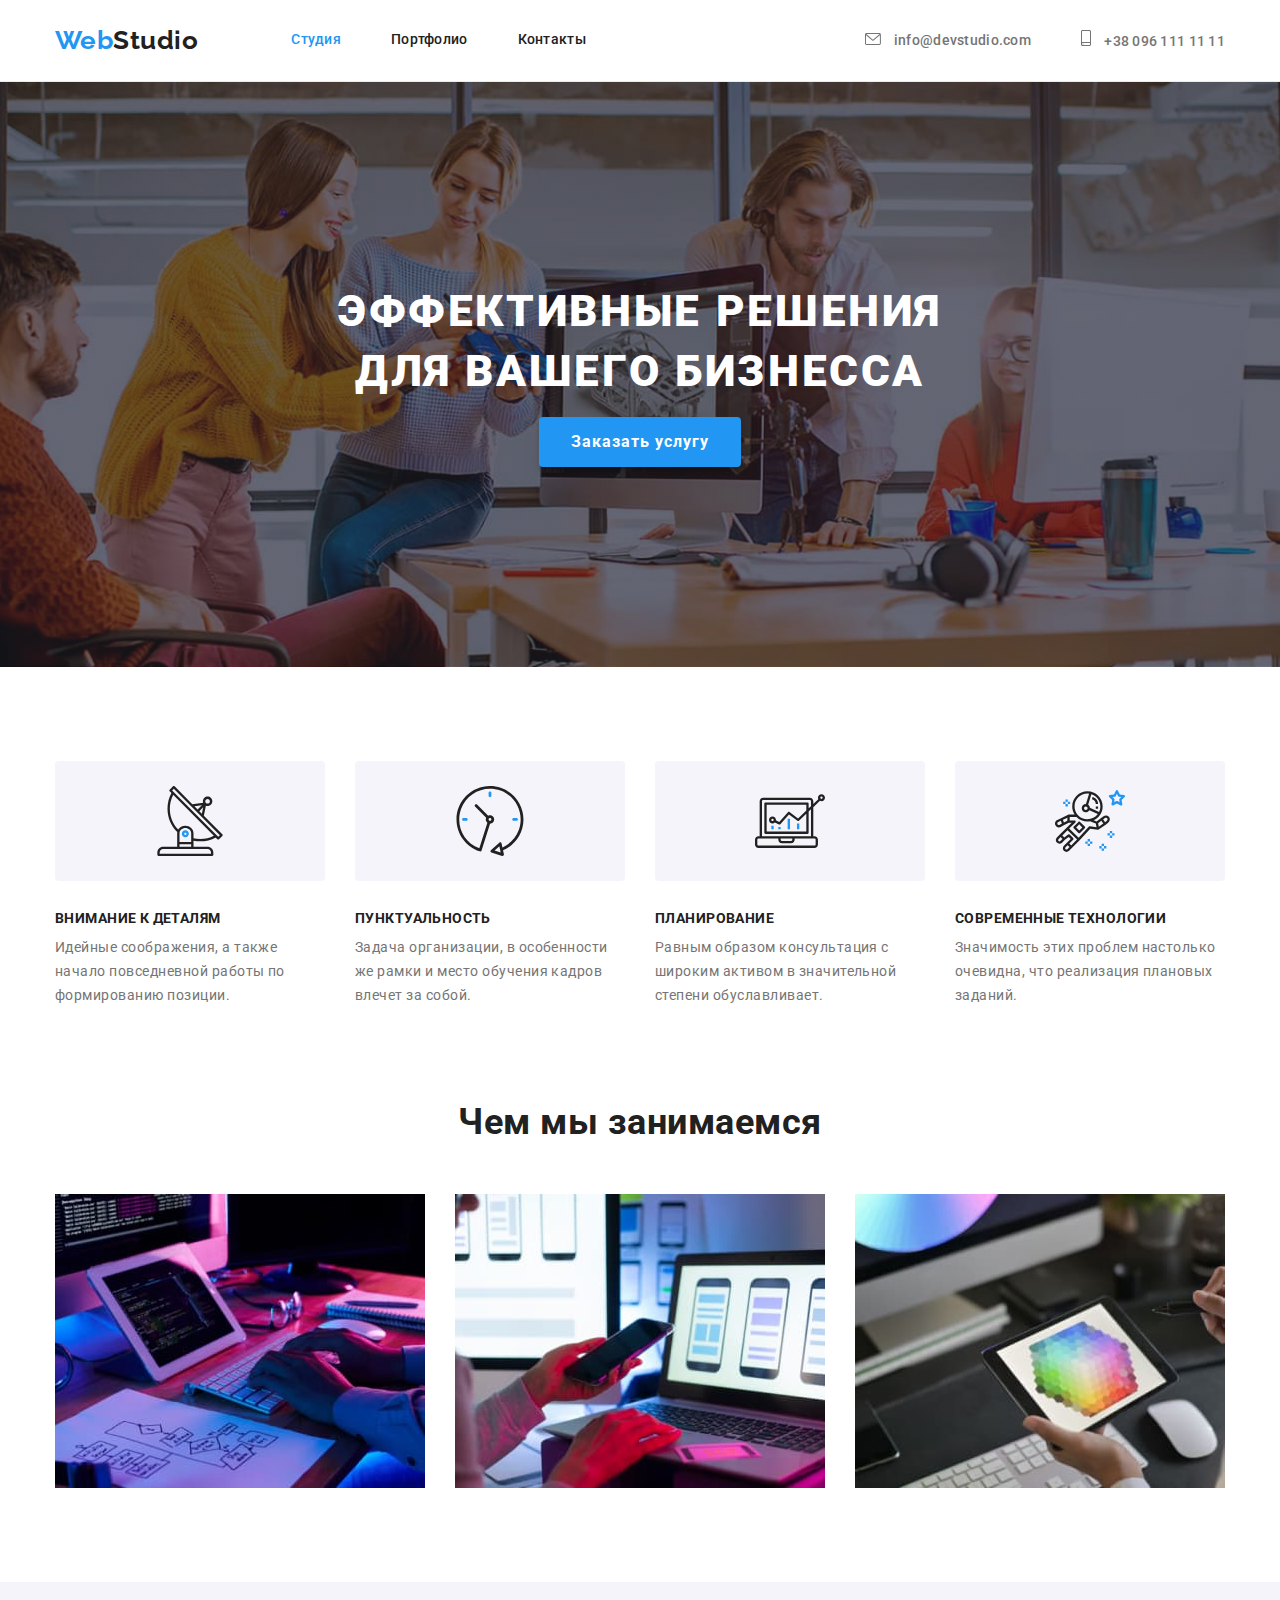
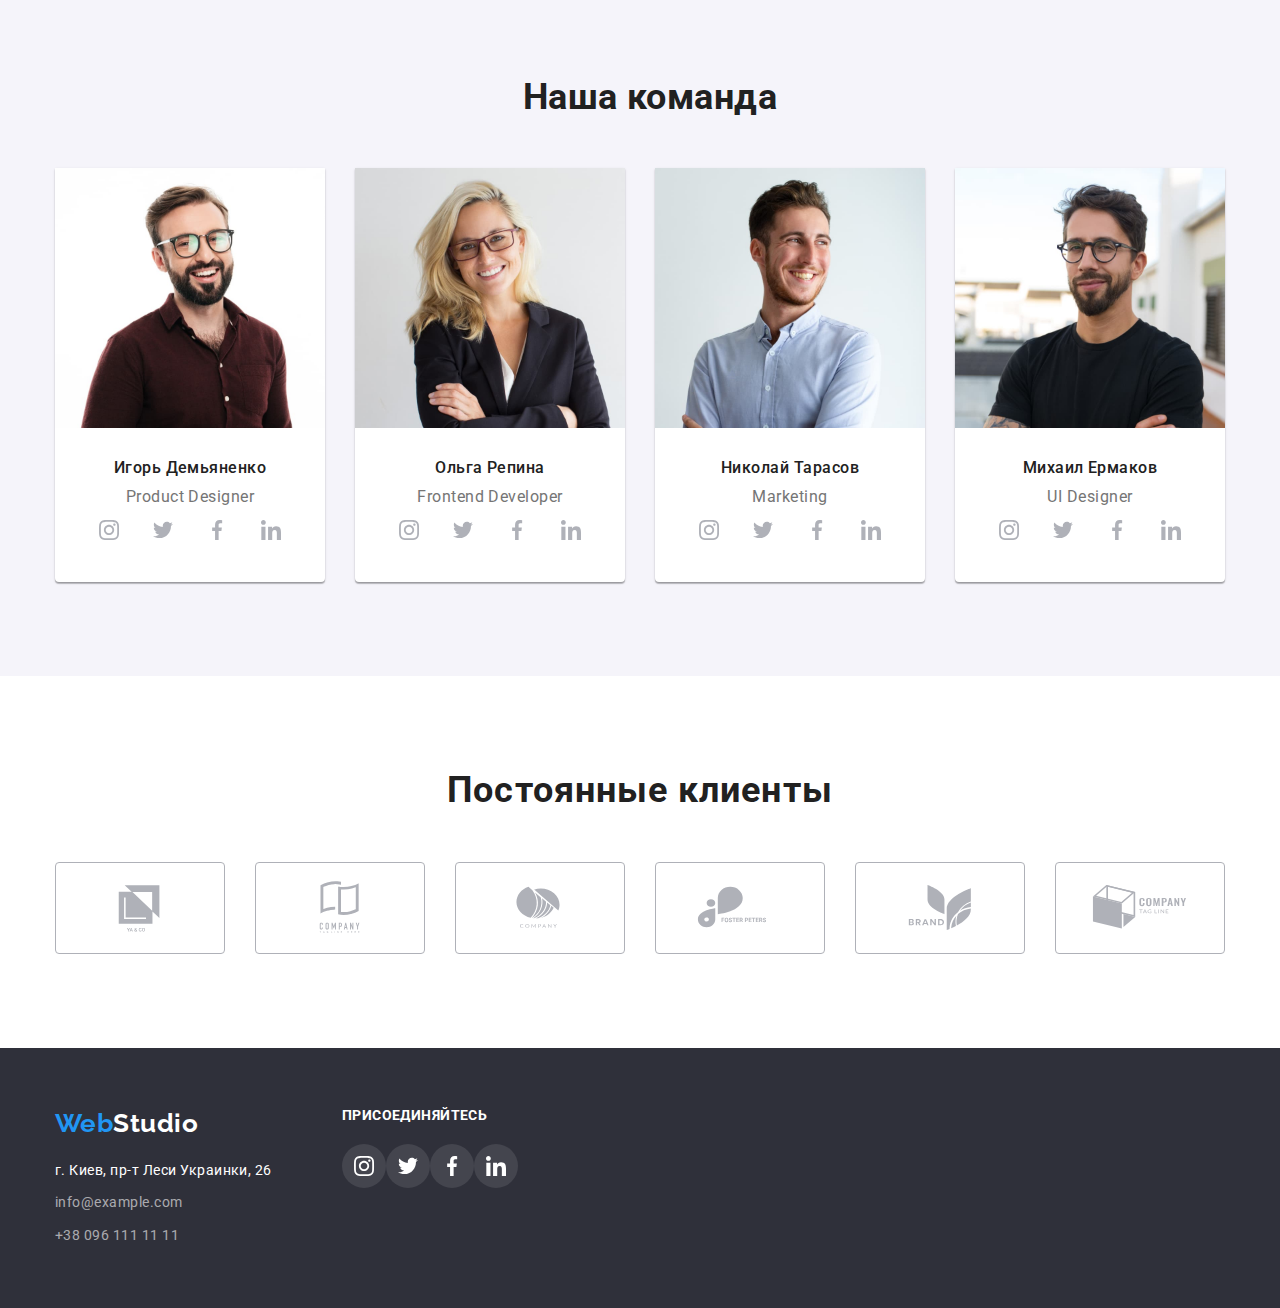
==== index.html @ 9182e89f "Start" ====
<!DOCTYPE html>
<html lang="ru">

<head>
  <meta charset="UTF-8" />
  <meta http-equiv="X-UA-Compatible" content="IE=edge" />
  <meta name="viewport" content="width=device-width, initial-scale=1.0" />
  <title>Студия</title>
  <link rel="preconnect" href="https://fonts.googleapis.com" />
  <link rel="preconnect" href="https://fonts.gstatic.com" crossorigin />
  <link href="https://fonts.googleapis.com/css2?family=Raleway:wght@700&family=Roboto:wght@400;500;700;900&display=swap"
    rel="stylesheet" />
  <link rel="stylesheet"
    href="https://cdnjs.cloudflare.com/ajax/libs/modern-normalize/1.0.0/modern-normalize.min.css" />
  <link rel="stylesheet" href="./css/styles.css" />
</head>

<body>
  <!--HEADER-->
  <header class="header">
    <div class="container logo-navigation">
      <nav class="logo-navigation">
        <a href="" lang="en" class="logo link">Web<span class="logo-accent">Studio</span> </a>

        <ul class="header-buttons">
          <li class="list header-menu-item">
            <a href="./index.html" class="link site-nav-text current">Студия</a>
          </li>
          <li class="list header-menu-item">
            <a href="./portfolio.html" class="link site-nav-text">Портфолио</a>
          </li>
          <li class="list header-menu-item">
            <a href="" class="link site-nav-text">Контакты</a>
          </li>
        </ul>
      </nav>
      <ul class="phone-navigation">
        <li class="list header-contact-item">
          <a href="mailto:info@devstudio.com" class="link site-contact">
           <svg class="header-icons" width="16px" height="12px">
             <use href="./images/icons.svg#icon-envelope-min"></use>
           </svg>
          info@devstudio.com</a>
        </li>
        <li class="list header-contact-item">
          <a href="tel:+380961111111" class="link site-contact">
           <svg class="header-icons" width="10px" height="16px">
             <use href="./images/icons.svg#icon-smartphone-min"></use>
           </svg>
          +38 096 111 11 11</a>
        </li>
      </ul>
    </div>
  </header>
  <!--MAIN-->
  <main>
    <!--Main section-->
    <section class="hero-bg-temporary">
      <div class="container">
        <h1 class="hero-title">Эффективные решения для вашего бизнесса</h1>
        <button type="button" class="hero-button">Заказать услугу</button>
      </div>
    </section>
    <!--Firm quality section-->
    <section class="section">
      <div class="container">
        <h2 class="visually-hidden">Наши преимущества</h2>
        <ul class="advantages-items">
          <li class="list advantages-item">
            <div class="icon-case">
              <svg class="qualities-icon" width="70" height="70">
                <use href="./images/icons.svg#icon-antenna-1-min"></use>
              </svg>
            </div>
            <h3 class="advantages-title">Внимание к деталям</h3>
            <p class="advantages-text">Идейные соображения, а также начало повседневной работы по формированию позиции.
            </p>
          </li>
          <li class="list advantages-item">
            <div class="icon-case">
              <svg class="qualities-icon" width="70" height="70">
                <use href="./images/icons.svg#icon-clock-1-min"></use>
              </svg>
            </div>
            <h3 class="advantages-title">Пунктуальность</h3>
            <p class="advantages-text">Задача организации, в особенности же рамки и место обучения кадров влечет за
              собой.</p>
          </li>
          <li class="list advantages-item">
            <div class="icon-case">
              <svg class="qualities-icon" width="70" height="70">
                <use href="./images/icons.svg#icon-diagram-1-min"></use>
              </svg>
            </div>
            <h3 class="advantages-title">Планирование</h3>
            <p class="advantages-text">Равным образом консультация с широким активом в значительной степени
              обуславливает.</p>
          </li>
          <li class="list advantages-item">
            <div class="icon-case">
              <svg class="qualities-icon" width="70" height="70">
                <use href="./images/icons.svg#icon-astronaut-1-min"></use>
              </svg>
            </div>
            <h3 class="advantages-title">Современные технологии</h3>
            <p class="advantages-text">Значимость этих проблем настолько очевидна, что реализация плановых заданий.</p>
          </li>
        </ul>
      </div>
    </section>
    <!--Section direction of work-->
    <section class="section1">
      <div class="container">
        <h2 class="work-title-index">Чем мы занимаемся</h2>
        <ul class="work-ul">
          <li class="list work-item">
            <img src="./images/img.jpg" width="370" height="294" alt="Работаем с алгоритмами на пк">
          </li>
          <li class="list work-item">
            <img src="./images/img2.jpg" width="370" height="294" alt="Работаем с алгоритмами на смартфонах">
          </li>
          <li class="list work-item">
            <img src="./images/img3.jpg" width="370" height="294" alt="Работаем с графикой">
          </li>
        </ul>
      </div>
    </section>
    <!--Development team section-->
    <section class="section2">
      <div class="container">
        <h2 class="title team-title">Наша команда</h2>
        <ul class="photo-command">
          <li class="list photo-command-item">
            <img src="./images/img4.jpg" width="270" height="260" alt="Игорь Демьяненко">
            <div class="command-item-text">
              <h3 class="command-item-title">Игорь Демьяненко</h3>
              <p class="command-item-role" lang="en">Product Designer</p>
              <ul class="list social-networks">
                <li class="social-networks-item">
                  <a class="social-networks-link" href="">
                    <svg class="social-networks-icon" width="20" height="20">
                      <use href="./images/icons.svg#icon-instagram-2-min"></use>
                    </svg>
                  </a>
                </li>
                <li class="social-networks-item">
                  <a class="social-networks-link" href="">
                    <svg class="social-networks-icon" width="20" height="20">
                      <use href="./images/icons.svg#icon-twitter-1-min"></use>
                    </svg>
                  </a>
                </li>
                <li class="social-networks-item">
                  <a class="social-networks-link" href="">
                    <svg class="social-networks-icon" width="20" height="20">
                      <use href="./images/icons.svg#icon-facebook-1-min"></use>
                    </svg>
                  </a>
                </li>
                <li class="social-networks-item">
                  <a class="social-networks-link" href="">
                    <svg class="social-networks-icon" width="20" height="20">
                      <use href="./images/icons.svg#icon-linkedin-1-min"></use>
                    </svg>
                  </a>
                </li>
              </ul>
            </div>
          </li>
          <li class="list photo-command-item">
            <img src="./images/img5.jpg" width="270" height="260" alt="Ольга Репина">
            <div class="command-item-text">
              <h3 class="command-item-title">Ольга Репина</h3>
              <p class="command-item-role" lang="en">Frontend Developer</p>
              <ul class="list social-networks">
                <li class="social-networks-item">
                  <a class="social-networks-link" href="">
                    <svg class="social-networks-icon" width="20" height="20">
                      <use href="./images/icons.svg#icon-instagram-2-min"></use>
                    </svg>
                  </a>
                </li>
                <li class="social-networks-item">
                  <a class="social-networks-link" href="">
                    <svg class="social-networks-icon" width="20" height="20">
                      <use href="./images/icons.svg#icon-twitter-1-min"></use>
                    </svg>
                  </a>
                </li>
                <li class="social-networks-item">
                  <a class="social-networks-link" href="">
                    <svg class="social-networks-icon" width="20" height="20">
                      <use href="./images/icons.svg#icon-facebook-1-min"></use>
                    </svg>
                  </a>
                </li>
                <li class="social-networks-item">
                  <a class="social-networks-link" href="">
                    <svg class="social-networks-icon" width="20" height="20">
                      <use href="./images/icons.svg#icon-linkedin-1-min"></use>
                    </svg>
                  </a>
                </li>
              </ul>
            </div>
          </li>
          <li class="list photo-command-item">
            <img src="./images/img6.jpg" width="270" height="260" alt="Николай Тарасов">
            <div class="command-item-text">
              <h3 class="command-item-title">Николай Тарасов</h3>
              <p class="command-item-role" lang="en">Marketing</p>
              <ul class="list social-networks">
                <li class="social-networks-item">
                  <a class="social-networks-link" href="">
                    <svg class="social-networks-icon" width="20" height="20">
                      <use href="./images/icons.svg#icon-instagram-2-min"></use>
                    </svg>
                  </a>
                </li>
                <li class="social-networks-item">
                  <a class="social-networks-link" href="">
                    <svg class="social-networks-icon" width="20" height="20">
                      <use href="./images/icons.svg#icon-twitter-1-min"></use>
                    </svg>
                  </a>
                </li>
                <li class="social-networks-item">
                  <a class="social-networks-link" href="">
                    <svg class="social-networks-icon" width="20" height="20">
                      <use href="./images/icons.svg#icon-facebook-1-min"></use>
                    </svg>
                  </a>
                </li>
                <li class="social-networks-item">
                  <a class="social-networks-link" href="">
                    <svg class="social-networks-icon" width="20" height="20">
                      <use href="./images/icons.svg#icon-linkedin-1-min"></use>
                    </svg>
                  </a>
                </li>
              </ul>
            </div>
          </li>
          <li class="list photo-command-item">
            <img src="./images/img7.jpg" width="270" height="260" alt="Михаил Ермаков">
            <div class="command-item-text">
              <h3 class="command-item-title">Михаил Ермаков</h3>
              <p class="command-item-role" lang="en">UI Designer</p>
              <ul class="list social-networks">
                <li class="social-networks-item">
                  <a class="social-networks-link" href="">
                    <svg class="social-networks-icon" width="20" height="20">
                      <use href="./images/icons.svg#icon-instagram-2-min"></use>
                    </svg>
                  </a>
                </li>
                <li class="social-networks-item">
                  <a class="social-networks-link" href="">
                    <svg class="social-networks-icon" width="20" height="20">
                      <use href="./images/icons.svg#icon-twitter-1-min"></use>
                    </svg>
                  </a>
                </li>
                <li class="social-networks-item">
                  <a class="social-networks-link" href="">
                    <svg class="social-networks-icon" width="20" height="20">
                      <use href="./images/icons.svg#icon-facebook-1-min"></use>
                    </svg>
                  </a>
                </li>
                <li class="social-networks-item">
                  <a class="social-networks-link" href="">
                    <svg class="social-networks-icon" width="20" height="20">
                      <use href="./images/icons.svg#icon-linkedin-1-min"></use>
                    </svg>
                  </a>
                </li>
              </ul>
            </div>
          </li>
        </ul>
      </div>
    </section>
    <section class="clients-section">
      <div class="container">
        <h2 class="regular-clients-title">Постоянные клиенты</h2>
        <ul class="list regular-clien-list">
          <li class="regular-clien-item">
            <a class="regular-cliet-link" href="">
              <svg class="regular-clients-icon" width="106" height="60">
                <use href="./images/icons.svg#icon-Logo-min"></use>
              </svg></a>
          </li>
          <li class="regular-clien-item">
            <a class="regular-cliet-link" href="">
              <svg class="regular-clients-icon" width="106" height="60">
                <use href="./images/icons.svg#icon-Logo-1-min"></use>
              </svg></a>
          </li>
          <li class="regular-clien-item">
            <a class="regular-cliet-link" href="">
              <svg class="regular-clients-icon" width="106" height="60">
                <use href="./images/icons.svg#icon-Logo-2-min"></use>
              </svg></a>
          </li>
          <li class="regular-clien-item">
            <a class="regular-cliet-link" href="">
              <svg class="regular-clients-icon" width="106" height="60">
                <use href="./images/icons.svg#icon-Logo-3-min"></use>
              </svg></a>
          </li>
          <li class="regular-clien-item">
            <a class="regular-cliet-link" href="">
              <svg class="regular-clients-icon" width="106" height="60">
                <use href="./images/icons.svg#icon-Logo-4-min"></use>
              </svg></a>
          </li>
          <li class="regular-clien-item">
            <a class="regular-cliet-link" href="">
              <svg class="regular-clients-icon" width="106" height="60">
                <use href="./images/icons.svg#icon-Logo-5-min"></use>
              </svg></a>
          </li>
        
        </ul>
      </div>
    </section>
  </main>
  <!--FOOTER-->

  <footer class="footer">
    <div class="container">
      <div class="footer-case">
        <div class="footer-inner-case">
         <a href="" lang="en" class="footer-logo link">Web<span class="logo-accent-footer">Studio</span> </a>
         <address>
           <ul>
             <li class="footer-map list">г. Киев, пр-т Леси Украинки, 26</li>
             <li class="list footer-mail">
               <a href="mailto:info@example.com" class="footer-contact link">info@example.com</a>
             </li>
             <li class="list footer-phone">
               <a href="tel:+380961111111" class="footer-contact link">+38 096 111 11 11</a>
             </li>
           </ul>
         </address>
       </div>
       <div class="footer-icons-case">
         <p class="footer-title-icons">Присоединяйтесь</p>
         <ul class="list footer-list-icons">
           <li class="footer-item-icons">
             <a class="footer-link-icons" href="">
               <svg class="footer-icon" widht="20px" height="20px">
                 <use href="./images/icons.svg#icon-instagram-2-min"></use>
               </svg>
             </a>
           </li>
           <li class="footer-item-icons">
             <a class="footer-link-icons" href="">
               <svg class="footer-icon" widht="20px" height="20px">
                 <use href="./images/icons.svg#icon-twitter-1-min"></use>
               </svg>
             </a>
           </li>
           <li class="footer-item-icons">
             <a class="footer-link-icons" href="">
               <svg class="footer-icon" widht="20px" height="20px">
                 <use href="./images/icons.svg#icon-facebook-1-min"></use>
               </svg>
             </a>
           </li>
           <li class="footer-item-icons">
             <a class="footer-link-icons" href="">
               <svg class="footer-icon" widht="20px" height="20px">
                 <use href="./images/icons.svg#icon-linkedin-1-min"></use>
               </svg>
             </a>
           </li>
         </ul>
       </div>
      </div>
    </div>
  </footer>
</body>

</html>
---- css/styles.css ----
:root {
  --title-text-color: #212121;
  --primary-text-color: #757575;
  --primary-white-color: #ffffff;
  --accent-color: #2196f3;
  --accent-color-hover: #188ce8;
  --team-bg-color: #f5f4fa;
  --footer-bg-color: #2f303a;
  --temporary-bg-color: #2f303a;
  --secondary-color: #ffffff;
  --navigation-btn-color: #2196f3;
   --icons-main-color: #afb1b8;
   --secondary-other-color: #f5f4fa;
}

/* Обнуление паддингов и марджинов */

p,
h1,
h2,
h3,
h4,
h5,
h6 {
  margin: 0;
}

.list {
  list-style: none;
  padding: 0;
  margin: 0;
}

img {
  display: block;
  max-width: 100%;
  height: auto;
}

ul {
  padding: 0;
  margin: 0;
}

/* Контейнер */

.container {
  width: 1200px;
  margin: 0 auto;
  padding-left: 15px;
  padding-right: 15px;
}
.header {
  margin: 0 auto;
  border-bottom: 1px solid #ececec;
}

.header-buttons {
  display: flex;
  align-items: center;
  margin-left: 93px;
}

.logo-navigation {
  display: flex;
}

.header-menu-item:not(:first-child) {
  margin-left: 50px;
}

.header-contact-item:first-child {
  margin-right: 50px;
}

.header-icons {
  fill: var(--navigation-btn-color);
  margin-right: 10px;
}
.header-icons:hover,
.header-icons:focus {
  fill: var(--navigation-btn-color);
}

.header-icons {
  fill: currentColor;
}

/* Основной блок */

.hero-bg-temporary {
  padding-top: 200px;
  padding-bottom: 200px;
  background-color: #c4c4c4;
  margin-left: auto;
  margin-right: auto;

  background-image: linear-gradient(
      rgba(47, 48, 58, 0.4),
      rgba(47, 48, 58, 0.4)
    ),
    url(../images/img17.jpg);
  max-width: 1600px;
  background-position: center;
  background-repeat: no-repeat;
  background-size: cover;
}


.phone-navigation {
  display: flex;
  align-items: center;
  margin-left: auto;
}

body {
  font-family: Roboto, sans-serif;
  letter-spacing: 0.03em;

  color: var(--title-text-color);
  background-color: var(--primary-white-color);
}

/* All site */

.title {
  font-weight: 700;
  font-size: 36px;
  line-height: 1.17;
  text-align: center;
}

.link {
  text-decoration: none;
}

.list {
  list-style: none;
}

/* site-nav */

.logo {
  font-family: Raleway;
  font-size: 26px;
  font-weight: 700;
  line-height: 1.19;
  color: var(--accent-color);

  padding-top: 25px;
  padding-bottom: 25px;
}

.logo-accent {
  color: var(--title-text-color);
}

.logo-accent:hover {
  color: var(--accent-color);
}

.site-nav-text {
  font-size: 14px;
  font-weight: 500;
  line-height: 1.14;
  letter-spacing: 0.02em;
  color: var(--title-text-color);
  padding-top: 32px;
  padding-bottom: 32px;
  display: block;
}
.site-nav-text:hover,
.site-nav-text:focus {
  color: var(--accent-color);
}

.site-contact {
  font-size: 14px;
  font-weight: 500;
  line-height: 1.14;
  letter-spacing: 0.02em;
  color: var(--primary-text-color);
  padding-top: 32px;
  padding-bottom: 32px;
}

.site-contact:hover,
.site-contact:focus,
.current {
  color: var(--accent-color);
}

/* hero */

.hero-title {
  color: var(--primary-white-color);
  font-weight: 900;
  font-size: 44px;
  line-height: 1.36;
  text-align: center;
  letter-spacing: 0.06em;
  text-transform: uppercase;
  width: 696px;
  margin-left: auto;
  margin-right: auto;
}

.hero-button {
  font-family: Roboto, sans-serif;
  font-weight: 700;
  font-size: 16px;
  line-height: 1.87;
  letter-spacing: 0.06em;

  color: var(--primary-white-color);
  background-color: var(--accent-color);

  border: none;
  border-radius: 4px;
  box-shadow: 0px 4px 4px rgba(0, 0, 0, 0.15);

  display: block;
  padding: 10px 32px;

  margin-left: auto;
  margin-right: auto;
  margin-top: 15px;
}

.section {
  padding-bottom: 94px;
  padding-top: 94px;
}

.section1 {
  padding-bottom: 94px;
}

.section2 {
  background-color: #f5f4fa;
  padding-bottom: 94px;
  padding-top: 94px;
}

.hero-button:hover,
.hero-button:focus {
  background-color: var(--accent-color-hover);
}

/* advantages */

.advantages-items {
  display: flex;
  justify-content: center;
}

.advantages-item {
  width: 270px;
}
.advantages-item:not(:first-child) {
  margin-left: 30px;
}

.advantages-title {
  font-weight: 700;
  font-size: 14px;
  line-height: 1.14;
  letter-spacing: 0.03em;
  text-transform: uppercase;
  margin-bottom: 10px;
}
.advantages-text {
  font-size: 14px;
  line-height: 1.71;
  color: var(--primary-text-color);
}

/* WORK */

.work-ul {
  display: flex;
  justify-content: center;
}

.work-item:not(:first-child) {
  margin-left: 30px;
}

.work-title-index {
  margin-bottom: 50px;
  font-weight: 700;
  font-size: 36px;
  text-align: center;
}

/* COMMAND */

.photo-command {
  display: flex;
  justify-content: center;
}

.photo-command-item:not(:first-child) {
  margin-left: 30px;
}
.photo-command-item {
  background-color: var(--primary-white-color);
  box-shadow: 0px 1px 3px rgba(0, 0, 0, 0.12), 0px 1px 1px rgba(0, 0, 0, 0.14),
    0px 2px 1px rgba(0, 0, 0, 0.2);
  border-radius: 0px 0px 4px 4px;
}

.command-item-text {
  padding: 30px 32px;
}

.command-item-title {
  font-weight: 500;
  font-size: 16px;
  line-height: 1.19;
  text-align: center;
  margin-top: 0;
  margin-bottom: 10px;
}

.command-item-role {
  font-size: 16px;
  line-height: 1.19;
  color: var(--primary-text-color);
  text-align: center;
  margin-bottom: 2px;
}
/* TEAM */

.team {
  background-color: var(--team-bg-color);
}
.team-title {
  margin-bottom: 50px;
  font-weight: 700;
  font-size: 36px;
  text-align: center;
}

.team-role {
  font-size: 16px;
  line-height: 1.19;
  color: var(--primary-text-color);
}

/* footer */

.logo-accent-footer {
  color: var(--primary-white-color);
}

.logo-accent-footer:hover {
  color: var(--accent-color);
}

.footer {
  padding-top: 60px;
  padding-bottom: 60px;

  background-color: var(--footer-bg-color);

  margin: 0 auto;
}

.footer-map {
  font-size: 14px;
  line-height: 1.71;
  font-style: normal;
  color: var(--primary-white-color);
  margin-bottom: 9px;
}

.footer-contact {
  font-size: 14px;
  line-height: 1.71;
  font-style: normal;
  color: rgba(255, 255, 255, 0.6);
  margin-bottom: 9px;
}

.footer-logo {
  display: block;
  margin-bottom: 20px;

  font-family: Raleway;
  font-size: 26px;
  font-weight: 700;
  line-height: 1.19;
  color: var(--accent-color);
}

.footer-mail {
  margin-bottom: 9px;
}

.footer-map:hover,
.footer-map:focus,
.footer-contact:hover,
.footer-contact:focus {
  color: var(--accent-color);
}

.footer-icons-case {
  width: 206px;
  height: 80px;
  margin-left: 70px;
  display: flex;
  flex-direction: column;
  align-items: baseline;
  
}

.icon-case {
  display: flex;
  justify-content: center;
  align-items: center;

  width: 270px;
  height: 120px;
  background: #f5f4fa;
  border-radius: 4px;
  margin-bottom: 30px;
}

.footer-title-icons {
  margin-bottom: 20px;

  font-weight: bold;
  font-size: 14px;
  line-height: 1.14;
  letter-spacing: 0.03em;
  text-transform: uppercase;
  color: var();
  color: var(--secondary-color);
  
}

.footer-list-icons {
  display: flex;
  justify-content: space-between;
  
}
.footer-item-icons {
  width: 44px;
  height: 44px;
}


.footer-link-icons {
  width: 100%;
  height: 100%;
  display: flex;
  align-items: center;
  justify-content: center;
  border-radius: 50%;
  background: rgba(255, 255, 255, 0.1);
}

.footer-icon {
  fill: var(--secondary-color);
}

.footer-link-icons:hover,
.footer-link-icons:focus {
  background-color: var(--navigation-btn-color);
}

.footer-case {
 display: flex;
}

.team-title {
  margin-left: 20px;
}

.social-networks {
  display: flex;
  justify-content: center;
}

.social-networks-item {
  width: 44px;
  height: 44px;
}

.social-networks-link {
  width: 100%;
  height: 100%;
  display: flex;
  align-items: center;
  justify-content: center;
  border-radius: 50%;
}

.social-networks-item + .social-networks-item {
  margin-left: 10px;
}

.social-networks-icon {
  fill: var(--icons-main-color);
}

.social-networks-link:hover,
.social-networks-link:focus {
  background-color: var(--navigation-btn-color);
}
.social-networks-link:hover .social-networks-icon,
.social-networks-link:focus .social-networks-icon {
  fill: var(--secondary-color);
}


/* PORTPHOLIO */
/* Types of work */

.button-works {
  font-family: Roboto, sans-serif;
  font-weight: 500;
  font-size: 16px;
  line-height: 1.62;

  border: none;
  border-radius: 4px;
}

.button-current {
  color: var(--primary-white-color);
  background-color: var(--accent-color);
  box-shadow: 0px 3px 1px rgba(0, 0, 0, 0.1), 0px 1px 2px rgba(0, 0, 0, 0.08),
    0px 2px 2px rgba(0, 0, 0, 0.12);
}

.button-works:hover,
.button-works:focus {
  color: var(--primary-white-color);
  background-color: var(--accent-color);

  cursor: pointer;
}

/* Our works */

.works-title {
  font-weight: 700;
  font-size: 18px;
  line-height: 2;
  letter-spacing: 0.06em;
  color: #212121;
}

.works-text {
  font-size: 16px;
  line-height: 1.87;
  color: var(--primary-text-color);
}


.clients-section {
  padding-top: 94px;
  padding-bottom: 94px;
}

.regular-clients-title {
  font-weight: 700;
  font-size: 36px;
  line-height: 1.16;
  text-align: center;
  letter-spacing: 0.03em;
  margin-bottom: 50px;
}

.regular-clien-list {
  display: flex;
  justify-content: space-between;
}
.regular-cliet-link {
  width: 100%;
  height: 100%;
  display: flex;
  align-items: center;
  justify-content: center;
  border: 1px solid #afb1b8;
  border-radius: 4px;
}
.regular-cliet-link:hover,
.regular-cliet-link:focus {
  border-color: var(--navigation-btn-color);
}
.regular-cliet-link:hover .regular-clients-icon,
.regular-cliet-link:focus .regular-clients-icon {
  fill: var(--navigation-btn-color);
}

.regular-clien-item {
  display: flex;
  justify-content: center;
  align-items: center;

  width: 170px;
  height: 92px;
}
.regular-clien-item + .regular-clien-item {
  margin-left: 30px;
}

.regular-clients-icon {
  
  fill: currentColor;
  fill: var(--icons-main-color);
}

.header-icons {
  
  fill: var(--icons-main-color);
}
.header-icons:hover,
.header-icons:focus {
  fill: var(--navigation-btn-color);
}

.header-icons {
  fill: currentColor;
}


/* ПОРТФОЛИО */

.works-items {
  display: flex;
  flex-wrap: wrap;
  margin-right: -30px;
  margin-bottom: -30px;
}

.works-img {
  display: block;
}

.works-item {
  width: 370px;
  margin-right: 30px;
  margin-bottom: 30px;

  background-color: var(--primary-white-color);
}

.works-item:hover,
.works-item:focus {
  box-shadow: 0px 1px 1px rgba(0, 0, 0, 0.12), 0px 4px 4px rgba(0, 0, 0, 0.06),
    1px 4px 6px rgba(0, 0, 0, 0.16);
}



.works-container {
  width: 1200px;
  padding-left: -15px;
  padding-right: -15px;
  margin-top: -15px;
  margin-right: auto;
  margin-left: auto;
}

.works-item-bottom {
  padding: 20px 24px;

  border-right: 1px solid #eeeeee;
  border-bottom: 1px solid #eeeeee;
  border-left: 1px solid #eeeeee;
}

.visually-hidden {
  position: absolute;
  width: 1px;
  height: 1px;
  margin: -1px;
  border: 0;
  padding: 0;
  white-space: nowrap;
  clip-path: inset(100%);
  clip: rect(0 0 0 0);
  overflow: hidden;
}

.work-button-li:not(:first-child) {
  margin-left: 8px;
}



.work-button {
  padding: 6px 22px;

  font-family: inherit;
  font-weight: 500;
  font-size: 16px;
  line-height: 1.62;
  text-align: center;
  letter-spacing: 0.03em;
  background: var(--secondary-other-color);
  border-radius: 4px;
  cursor: pointer;
  border: transparent;
}
.work-button:hover,
.work-button:focus {
  color: var(--secondary-color);
  background: var(--navigation-btn-color);
  box-shadow: 0px 3px 1px rgba(0, 0, 0, 0.1), 0px 1px 2px rgba(0, 0, 0, 0.08),
    0px 2px 2px rgba(0, 0, 0, 0.12);
}
.works-buttons {
  display: flex;
  justify-content: center;
  margin-bottom: 50px;
}
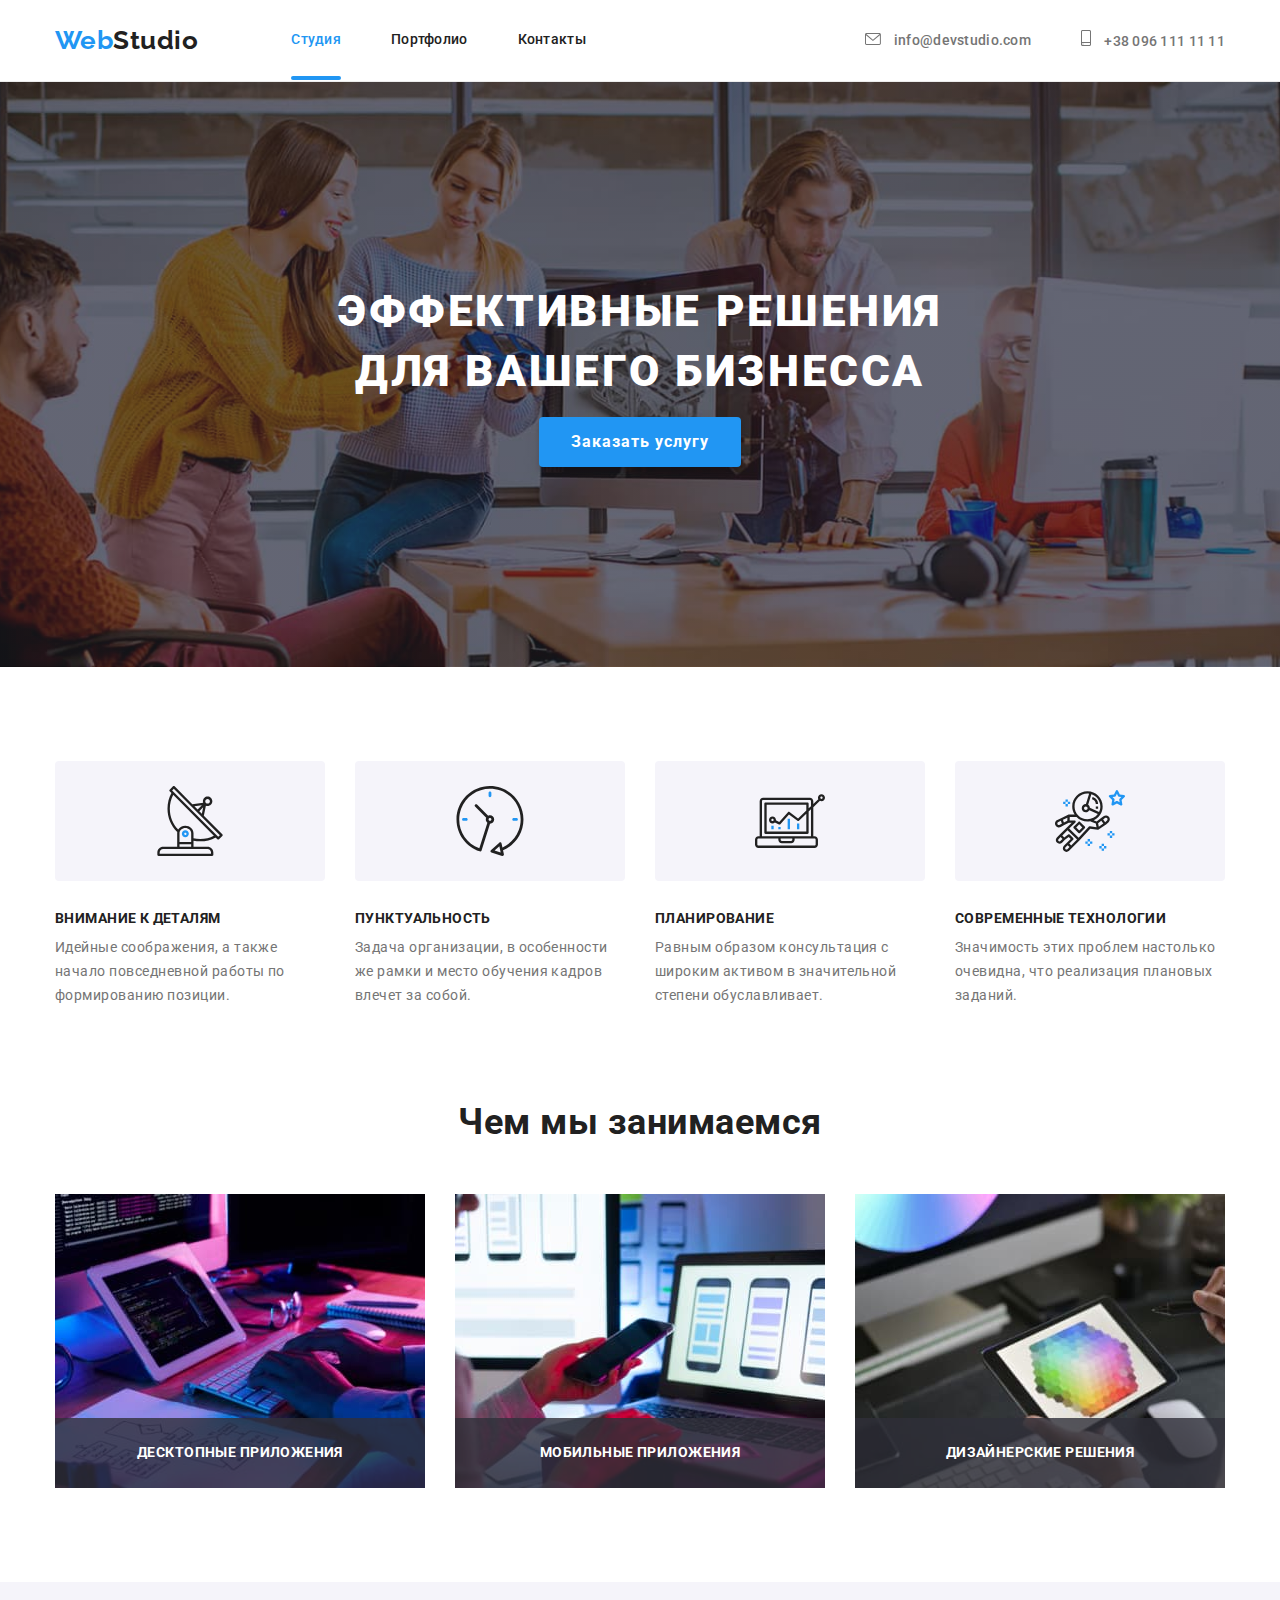
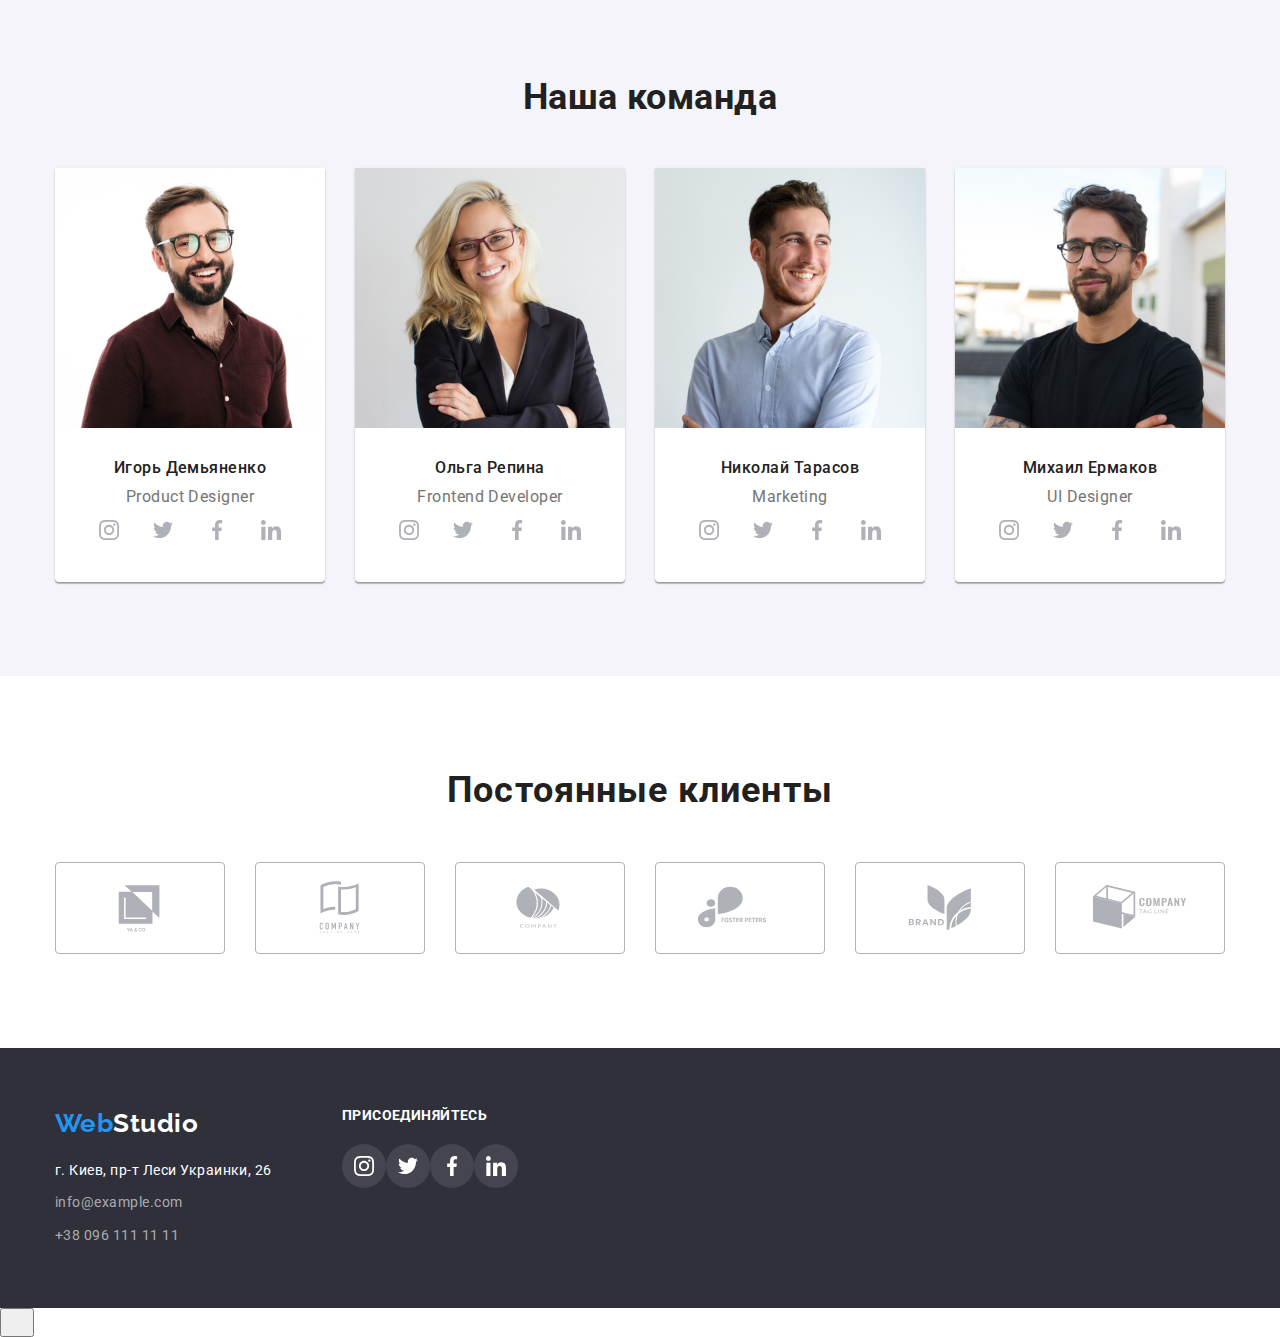
==== commit d9e76fa5: "Version1" ====
--- a/index.html
+++ b/index.html
@@ -24,7 +24,7 @@
 
         <ul class="header-buttons">
           <li class="list header-menu-item">
-            <a href="./index.html" class="link site-nav-text current">Студия</a>
+            <a href="./index.html" class="link site-nav-text current current-line">Студия</a>
           </li>
           <li class="list header-menu-item">
             <a href="./portfolio.html" class="link site-nav-text">Портфолио</a>
@@ -58,7 +58,7 @@
     <section class="hero-bg-temporary">
       <div class="container">
         <h1 class="hero-title">Эффективные решения для вашего бизнесса</h1>
-        <button type="button" class="hero-button">Заказать услугу</button>
+        <button type="button" class="hero-button" data-modal-open>Заказать услугу</button>
       </div>
     </section>
     <!--Firm quality section-->
@@ -115,12 +115,15 @@
         <ul class="work-ul">
           <li class="list work-item">
             <img src="./images/img.jpg" width="370" height="294" alt="Работаем с алгоритмами на пк">
+            <p class="our-work-text">Десктопные приложения</p>
           </li>
           <li class="list work-item">
             <img src="./images/img2.jpg" width="370" height="294" alt="Работаем с алгоритмами на смартфонах">
+            <p class="our-work-text">Мобильные приложения</p>
           </li>
           <li class="list work-item">
             <img src="./images/img3.jpg" width="370" height="294" alt="Работаем с графикой">
+            <p class="our-work-text">Дизайнерские решения</p>
           </li>
         </ul>
       </div>
@@ -381,6 +384,17 @@
       </div>
     </div>
   </footer>
+
+  <div class="backdrope is-hidden" data-modal>
+    <div class="modal">
+      <button type="button" class="modal-close-btn" data-modal-close>
+        <svg class="close-icon" width="18" height="18">
+          <use href="./images/icons.svg#icon-close-black-18dp-2-1"></use>
+        </svg>
+      </button>
+    </div>
+  </div>
+  <script src="./js/modal.js"></script>
 </body>
 
 </html>--- a/css/styles.css
+++ b/css/styles.css
@@ -168,10 +168,26 @@
   padding-top: 32px;
   padding-bottom: 32px;
   display: block;
+
+  position: relative;
+  transition-property: color;
+  transition-duration: 250ms;
+  transition-timing-function: cubic-bezier(0.4, 0, 0.2, 1);
 }
 .site-nav-text:hover,
 .site-nav-text:focus {
   color: var(--accent-color);
+}
+
+.site-nav-text.current-line::after {
+  content: '';
+  width: 100%;
+  height: 4px;
+  background: #2196f3;
+  border-radius: 2px;
+  position: absolute;
+  bottom: 0;
+  left: 0;
 }
 
 .site-contact {
@@ -293,6 +309,29 @@
   text-align: center;
 }
 
+.work-item {
+  position: relative;
+}
+
+.our-work-text {
+  position: absolute;
+  display: flex;
+  align-items: center;
+  justify-content: center;
+
+  font-weight: 700;
+  font-size: 14px;
+  line-height: 1.71;
+  letter-spacing: 0.03em;
+  text-transform: uppercase;
+  color: #ffffff;
+
+  width: 100%;
+  height: 70px;
+  bottom: 0;
+  background: rgba(47, 48, 58, 0.8);
+}
+
 /* COMMAND */
 
 .photo-command {
@@ -586,6 +625,10 @@
   justify-content: center;
   border: 1px solid #afb1b8;
   border-radius: 4px;
+
+   transition-property: border-color;
+  transition-duration: 250ms;
+  transition-timing-function: cubic-bezier(0.4, 0, 0.2, 1);
 }
 .regular-cliet-link:hover,
 .regular-cliet-link:focus {
@@ -608,10 +651,16 @@
   margin-left: 30px;
 }
 
+.regular-clients-icon {
+  transition-property: fill;
+  transition-duration: 250ms;
+  transition-timing-function: cubic-bezier(0.4, 0, 0.2, 1);
+}
 .regular-clients-icon {
   
   fill: currentColor;
   fill: var(--icons-main-color);
+
 }
 
 .header-icons {
